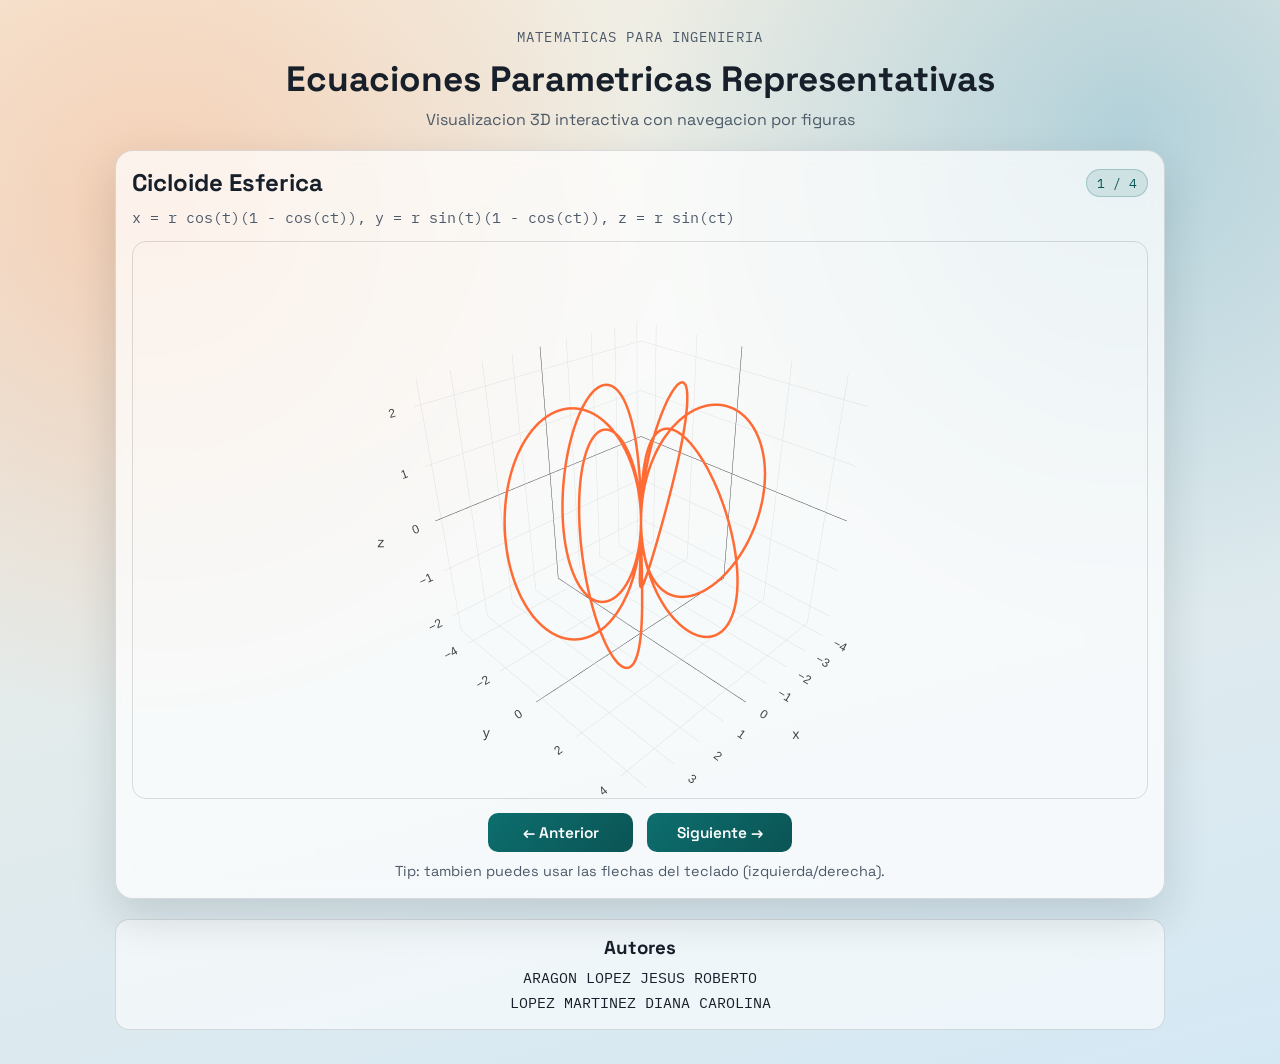
==== public/index.html @ 3a4bda5b "Add 3D parametric curves web viewer and plotting scripts Add a static web viewer (public/) to visual" ====
<!doctype html>
<html lang="es">
<head>
  <meta charset="UTF-8" />
  <meta name="viewport" content="width=device-width, initial-scale=1.0" />
  <title>Curvas Parametricas 3D</title>
  <link rel="preconnect" href="https://fonts.googleapis.com" />
  <link rel="preconnect" href="https://fonts.gstatic.com" crossorigin />
  <link href="https://fonts.googleapis.com/css2?family=Space+Grotesk:wght@400;500;700&family=IBM+Plex+Mono:wght@400;600&display=swap" rel="stylesheet" />
  <link rel="stylesheet" href="styles.css" />
  <script src="https://cdn.plot.ly/plotly-2.35.2.min.js"></script>
</head>
<body>
  <main class="page">
    <header class="hero">
      <p class="kicker">Matematicas Para Ingenieria</p>
      <h1>Ecuaciones Parametricas Representativas</h1>
      <p class="subtitle">Visualizacion 3D interactiva con navegacion por figuras</p>
    </header>

    <section class="viewer-card">
      <div class="viewer-head">
        <h2 id="curveTitle">Cargando...</h2>
        <span id="curveCounter" class="counter"></span>
      </div>

      <p id="curveEquation" class="equation"></p>

      <div id="plot" class="plot"></div>

      <div class="controls">
        <button id="prevBtn" aria-label="Figura anterior">&#8592; Anterior</button>
        <button id="nextBtn" aria-label="Figura siguiente">Siguiente &#8594;</button>
      </div>

      <p class="hint">Tip: tambien puedes usar las flechas del teclado (izquierda/derecha).</p>
    </section>

    <footer class="authors">
      <h3>Autores</h3>
      <p>ARAGON LOPEZ JESUS ROBERTO</p>
      <p>LOPEZ MARTINEZ DIANA CAROLINA</p>
    </footer>
  </main>

  <script src="app.js"></script>
</body>
</html>
---- public/styles.css ----
:root {
  --bg-top: #f4efe2;
  --bg-bottom: #d4e8f4;
  --panel: rgba(255, 255, 255, 0.72);
  --text: #17202a;
  --muted: #4c5968;
  --accent: #0d6e6e;
  --accent-strong: #0b5454;
  --border: rgba(23, 32, 42, 0.14);
  --shadow: 0 18px 44px rgba(23, 32, 42, 0.15);
}

* {
  box-sizing: border-box;
}

body {
  margin: 0;
  min-height: 100vh;
  font-family: "Space Grotesk", sans-serif;
  color: var(--text);
  background:
    radial-gradient(circle at 12% 20%, rgba(255, 147, 86, 0.34), transparent 36%),
    radial-gradient(circle at 88% 12%, rgba(20, 130, 180, 0.26), transparent 34%),
    linear-gradient(165deg, var(--bg-top), var(--bg-bottom));
}

.page {
  width: min(1050px, 92vw);
  margin: 0 auto;
  padding: 28px 0 34px;
}

.hero {
  text-align: center;
  margin-bottom: 20px;
  animation: reveal 0.7s ease-out;
}

.kicker {
  margin: 0;
  font-family: "IBM Plex Mono", monospace;
  letter-spacing: 0.08em;
  font-size: 0.86rem;
  color: var(--muted);
  text-transform: uppercase;
}

.hero h1 {
  margin: 10px 0 8px;
  font-size: clamp(1.6rem, 3vw, 2.2rem);
}

.subtitle {
  margin: 0;
  color: var(--muted);
}

.viewer-card {
  background: var(--panel);
  backdrop-filter: blur(8px);
  border: 1px solid var(--border);
  border-radius: 18px;
  padding: 16px 16px 18px;
  box-shadow: var(--shadow);
  animation: reveal 0.9s ease-out;
}

.viewer-head {
  display: flex;
  gap: 12px;
  justify-content: space-between;
  align-items: center;
  flex-wrap: wrap;
}

.viewer-head h2 {
  margin: 0;
}

.counter {
  background: rgba(13, 110, 110, 0.13);
  color: var(--accent-strong);
  border: 1px solid rgba(13, 110, 110, 0.25);
  border-radius: 999px;
  padding: 4px 10px;
  font-family: "IBM Plex Mono", monospace;
  font-size: 0.84rem;
}

.equation {
  margin: 10px 0 14px;
  color: var(--muted);
  font-family: "IBM Plex Mono", monospace;
  font-size: 0.92rem;
}

.plot {
  width: 100%;
  height: clamp(360px, 62vh, 620px);
  border-radius: 14px;
  overflow: hidden;
  border: 1px solid var(--border);
}

.controls {
  display: flex;
  justify-content: center;
  gap: 14px;
  margin-top: 14px;
}

button {
  border: 0;
  border-radius: 10px;
  padding: 10px 14px;
  min-width: 145px;
  font-size: 0.96rem;
  font-weight: 600;
  font-family: inherit;
  color: #fff;
  background: linear-gradient(135deg, var(--accent), var(--accent-strong));
  cursor: pointer;
  transition: transform 0.15s ease, filter 0.15s ease;
}

button:hover {
  transform: translateY(-1px);
  filter: brightness(1.06);
}

button:active {
  transform: translateY(0);
}

.hint {
  text-align: center;
  margin: 10px 0 0;
  color: var(--muted);
  font-size: 0.9rem;
}

.authors {
  margin-top: 20px;
  text-align: center;
  background: rgba(255, 255, 255, 0.58);
  border: 1px solid var(--border);
  border-radius: 14px;
  padding: 12px;
}

.authors h3 {
  margin: 4px 0 8px;
}

.authors p {
  margin: 5px 0;
  font-family: "IBM Plex Mono", monospace;
  font-size: 0.95rem;
}

@keyframes reveal {
  from {
    opacity: 0;
    transform: translateY(10px);
  }
  to {
    opacity: 1;
    transform: translateY(0);
  }
}

@media (max-width: 720px) {
  .viewer-card {
    padding: 12px;
  }

  .controls {
    flex-direction: column;
    align-items: center;
  }

  button {
    width: min(280px, 100%);
  }
}
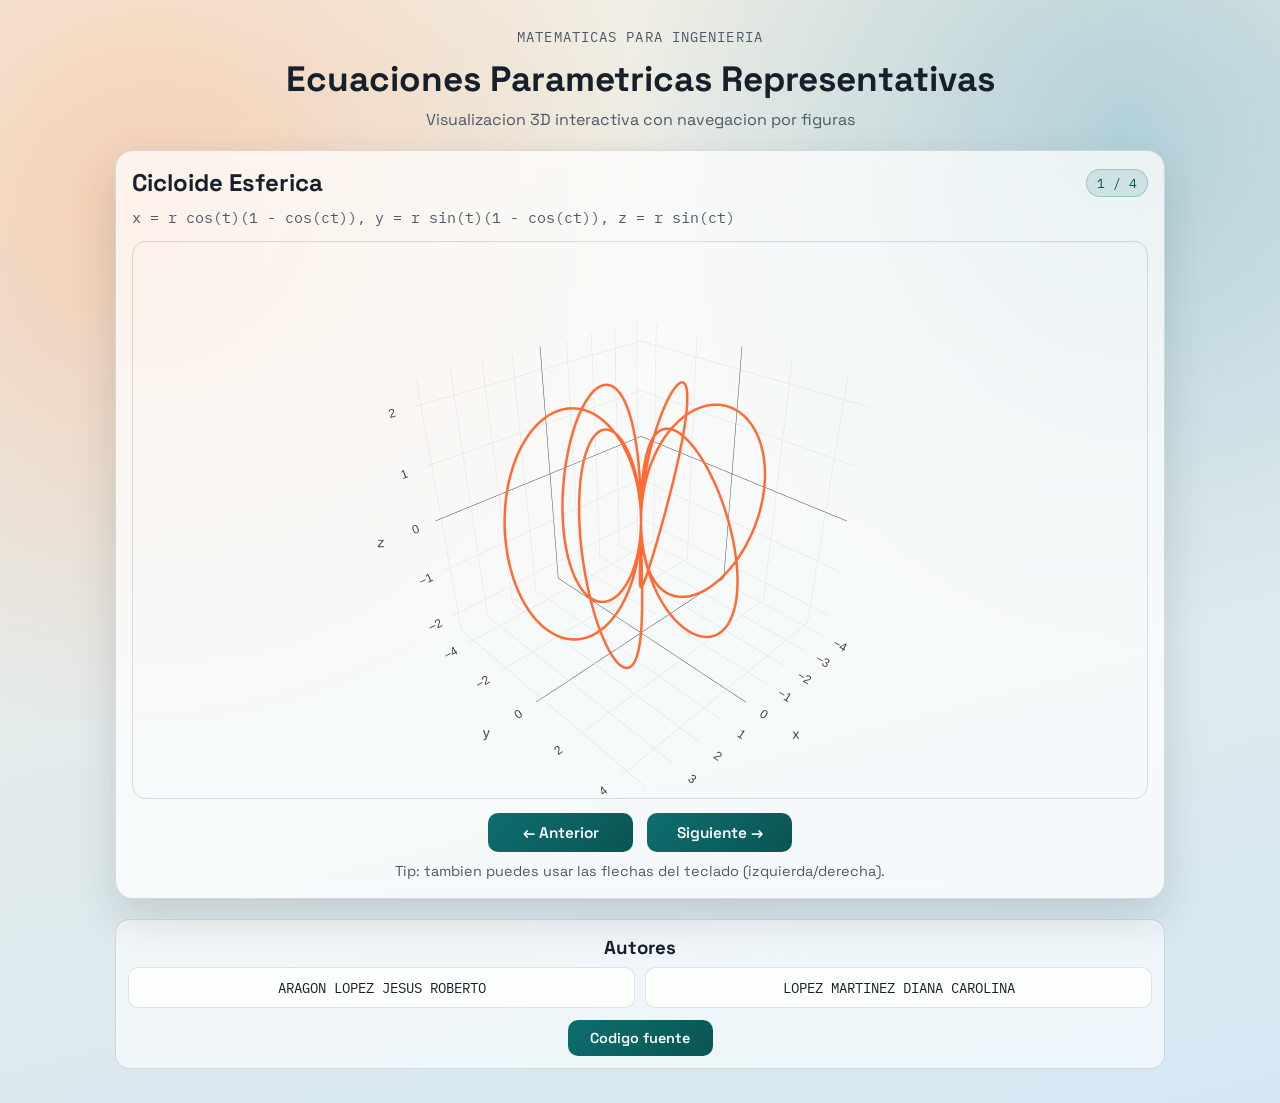
==== commit 9cd94643: "Refactor footer authors layout; add source link Wrap footer author names in a two-column .authors-gr" ====
--- a/public/index.html
+++ b/public/index.html
@@ -38,8 +38,18 @@
 
     <footer class="authors">
       <h3>Autores</h3>
-      <p>ARAGON LOPEZ JESUS ROBERTO</p>
-      <p>LOPEZ MARTINEZ DIANA CAROLINA</p>
+      <div class="authors-grid">
+        <p class="author-card">ARAGON LOPEZ JESUS ROBERTO</p>
+        <p class="author-card">LOPEZ MARTINEZ DIANA CAROLINA</p>
+      </div>
+      <a
+        class="source-btn"
+        href="https://github.com/RobiiAragon/MatematicasParaIngenieria/blob/main/Grafica%20de%20figuras.py"
+        target="_blank"
+        rel="noopener noreferrer"
+      >
+        Codigo fuente
+      </a>
     </footer>
   </main>
 
--- a/public/styles.css
+++ b/public/styles.css
@@ -153,10 +153,44 @@
   margin: 4px 0 8px;
 }
 
-.authors p {
-  margin: 5px 0;
-  font-family: "IBM Plex Mono", monospace;
-  font-size: 0.95rem;
+.authors-grid {
+  display: grid;
+  grid-template-columns: repeat(2, minmax(0, 1fr));
+  gap: 10px;
+  margin: 8px 0 12px;
+}
+
+.author-card {
+  margin: 0;
+  padding: 10px;
+  border-radius: 10px;
+  border: 1px solid rgba(23, 32, 42, 0.12);
+  background: rgba(255, 255, 255, 0.82);
+  font-family: "IBM Plex Mono", monospace;
+  font-size: 0.9rem;
+}
+
+.source-btn {
+  display: inline-block;
+  text-decoration: none;
+  border-radius: 10px;
+  padding: 9px 14px;
+  min-width: 145px;
+  font-size: 0.9rem;
+  font-weight: 600;
+  font-family: inherit;
+  color: #fff;
+  background: linear-gradient(135deg, var(--accent), var(--accent-strong));
+  transition: transform 0.15s ease, filter 0.15s ease;
+}
+
+.source-btn:hover {
+  transform: translateY(-1px);
+  filter: brightness(1.06);
+}
+
+.source-btn:active {
+  transform: translateY(0);
 }
 
 @keyframes reveal {
@@ -183,4 +217,8 @@
   button {
     width: min(280px, 100%);
   }
-}
+
+  .authors-grid {
+    grid-template-columns: 1fr;
+  }
+}
